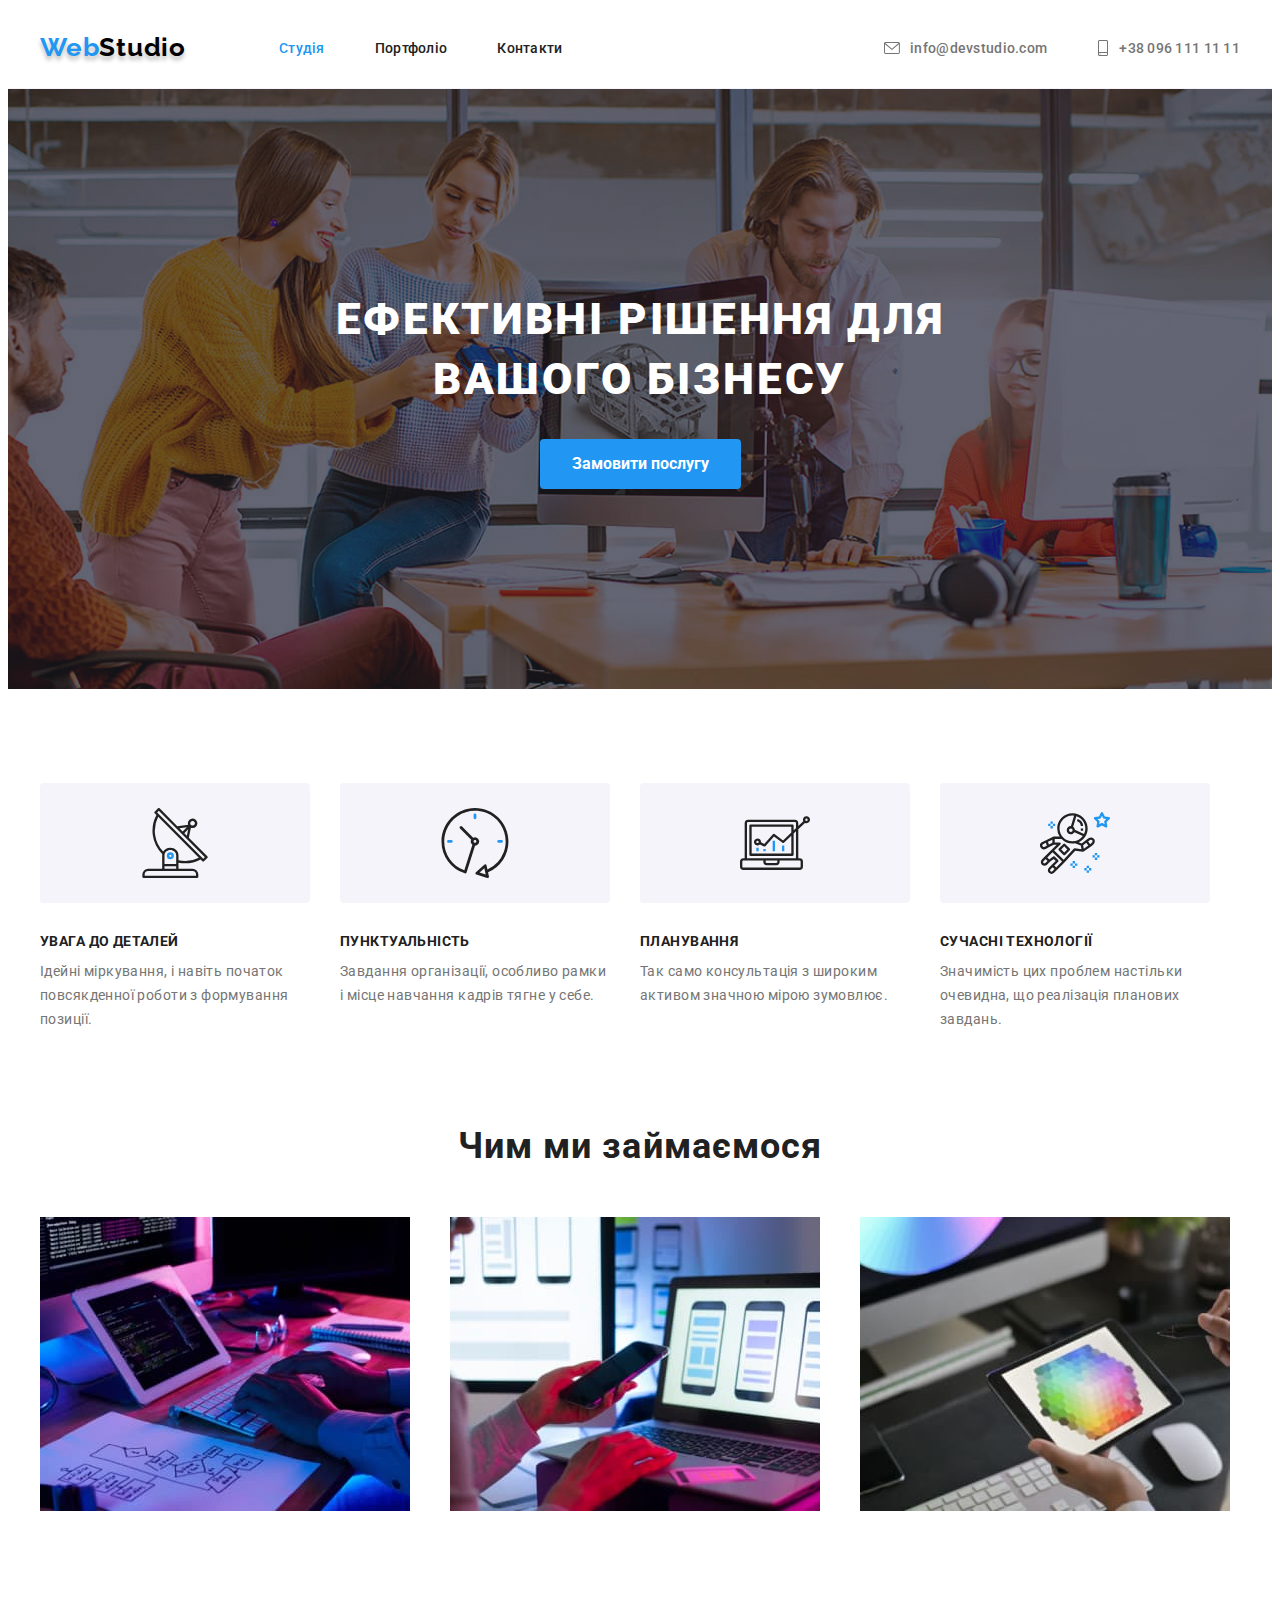
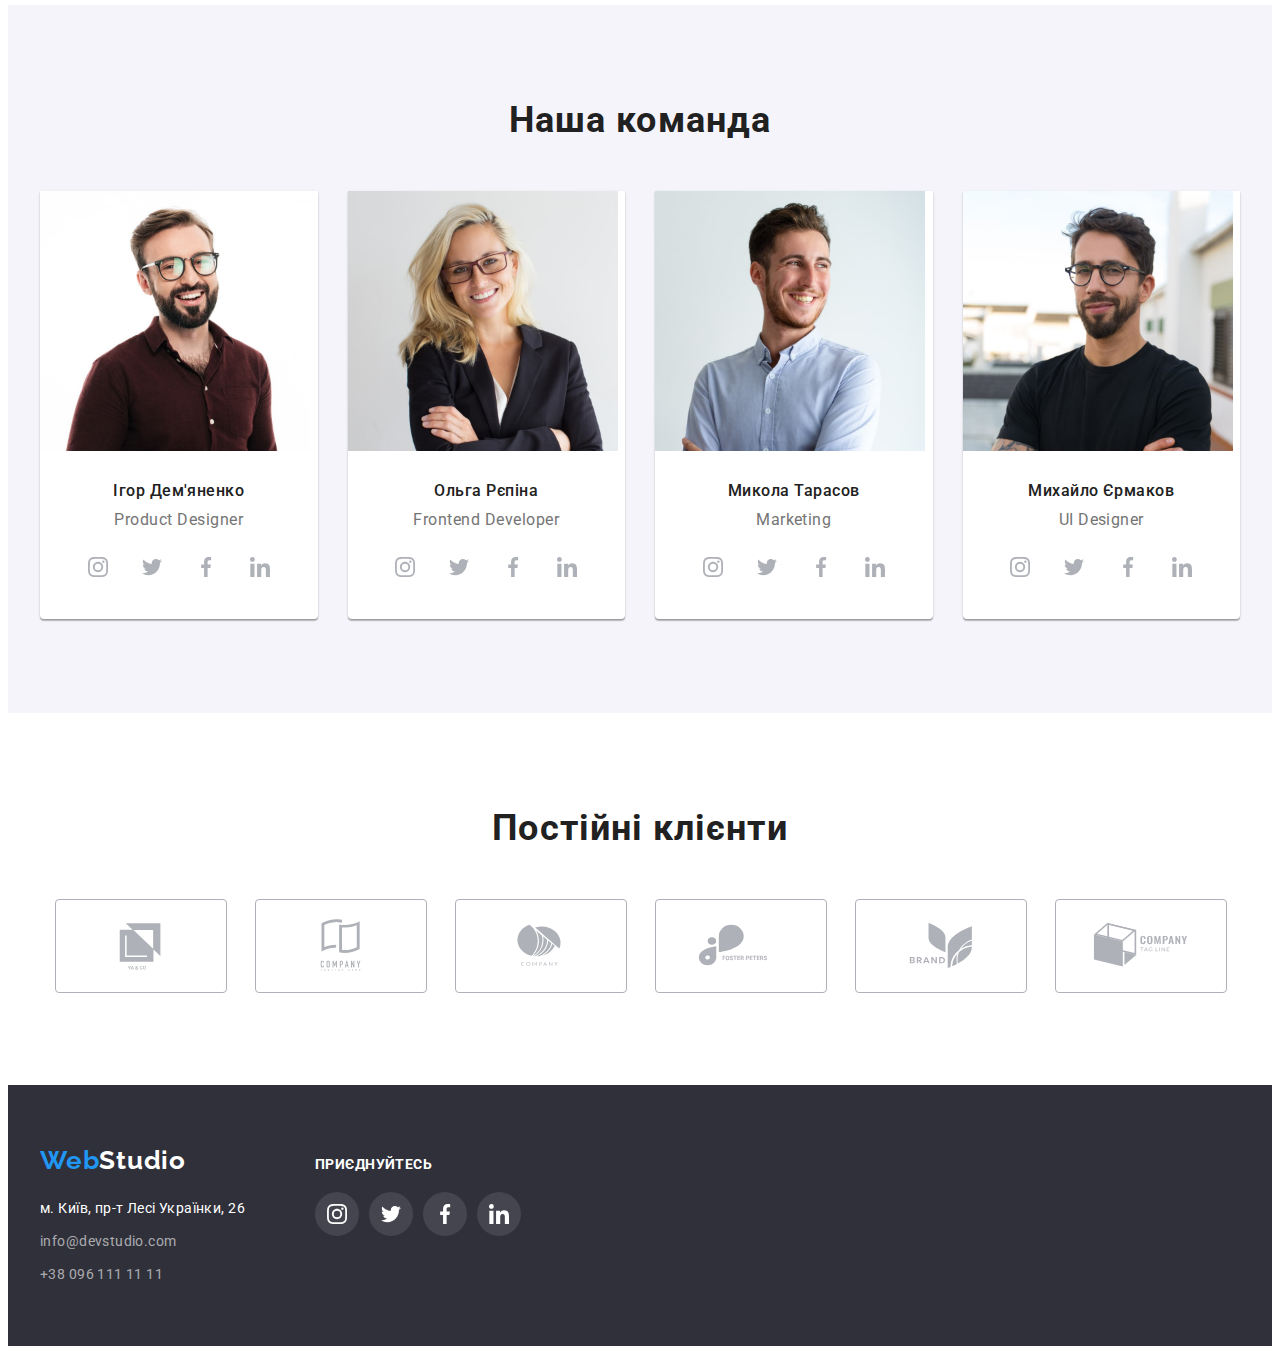
==== index.html @ c503f55d "Initial commit" ====
<!DOCTYPE html>
<html lang="uk">
  <head>
    <meta charset="UTF-8" />
    <meta http-equiv="X-UA-Compatible" content="IE=edge" />
    <meta name="viewport" content="width=device-width, initial-scale=1.0" />
    <title>WebStudio</title>

    <!-- Normalize -->
    <link
      rel="stylesheet"
      href="https://cdnjs.cloudflare.com/ajax/libs/modern-normalize/1.1.0/modern-normalize.min.css"
      integrity="sha512-wpPYUAdjBVSE4KJnH1VR1HeZfpl1ub8YT/NKx4PuQ5NmX2tKuGu6U/JRp5y+Y8XG2tV+wKQpNHVUX03MfMFn9Q=="
      crossorigin="anonymous"
      referrerpolicy="no-referrer"
    />

    <!-- Fonts -->
    <link rel="preconnect" href="https://fonts.googleapis.com" />
    <link rel="preconnect" href="https://fonts.gstatic.com" crossorigin />
    <link
      href="https://fonts.googleapis.com/css2?family=Raleway:wght@700&family=Roboto:wght@400;500;700;900&display=swap"
      rel="stylesheet"
    />

    <!-- Custom styles -->
    <link rel="stylesheet" href="./css/styles.css" />
  </head>

  <body>
    <!--Header-->
    <header class="header">
      <div class="header-container container">
        <a href="./index.html" class="logo link">Web<span class="logo-part">Studio</span></a>
        <nav class="site-nav">
          <ul class="nav-list list">
            <li>
              <a href="./index.html" class="nav-link link-current link">Студія</a>
            </li>
            <li>
              <a href="./portfolio.html" class="nav-link link">Портфоліо</a>
            </li>
            <li>
              <a href="" class="nav-link link">Контакти</a>
            </li>
          </ul>
        </nav>
        <ul class="contact-list list">
          <li>
            <a href="mailto:info@devstudio.com" 
              class="contact-link link">
              <svg class="header-icon" width="16" height="12">
                <use href="./img/icons/icons.svg#envelope"></use>
              </svg>
              info@devstudio.com
            </a>
          </li>
          <li>
            <a href="tel:+380961111111" 
              class="contact-link link">
              <svg class="header-icon" width="12" height="16">
                <use href="./img/icons/icons.svg#smartphone"></use>
              </svg>
              +38 096 111 11 11
            
            </a>
          </li>
        </ul>
      </div>
    </header>

    <main>
      <!--Hero section -->
      <section class="hero-section section">
        <div class="container">
          <h1 class="hero-title">Ефективні рішення для вашого бізнесу</h1>
          <button type="button" class="hero-btn btn">Замовити послугу</button>
        </div>
      </section>

      <!--Specific section-->
      <section class="section">
        <div class="container">
          <h2 class="visually-hidden">Особливості</h2>
          <ul class="specific-list list">
            <li>
              <div class="specific-bg">
                <svg class="specific-icon" width="70" height="70">
                  <use href="./img/icons/icons.svg#antenna"></use>
                </svg>
              </div>
              <h3 class="scecific-item-title">УВАГА ДО ДЕТАЛЕЙ</h3>
              <p class="specific-item-text">
                Ідейні міркування, і навіть початок повсякденної роботи з формування позиції.
              </p>
            </li>

            <li>
              <div class="specific-bg">
                <svg class="specific-icon" width="70" height="70">
                  <use href="./img/icons/icons.svg#clock"></use>
                </svg>
              </div>
              <h3 class="scecific-item-title">ПУНКТУАЛЬНІСТЬ</h3>
              <p class="specific-item-text">
                Завдання організації, особливо рамки і місце навчання кадрів тягне у себе.
              </p>
            </li>

            <li>
              <div class="specific-bg">
                <svg class="specific-icon" width="70" height="70">
                  <use href="./img/icons/icons.svg#diagram"></use>
                </svg>
              </div>
              <h3 class="scecific-item-title">ПЛАНУВАННЯ</h3>
              <p class="specific-item-text">
                Так само консультація з широким активом значною мірою зумовлює.
              </p>
            </li>

            <li>
              <div class="specific-bg">
                <svg class="specific-icon" width="70" height="70">
                  <use href="./img/icons/icons.svg#astronaut"></use>
                </svg>
              </div>
              <h3 class="scecific-item-title">СУЧАСНІ ТЕХНОЛОГІЇ</h3>
              <p class="specific-item-text">
                Значимість цих проблем настільки очевидна, що реалізація планових завдань.
              </p>
            </li>
          </ul>
        </div>
      </section>

      <!--Activities section-->
      <section class="activities-section section">
        <div class="container">
          <h2 class="section-title">Чим ми займаємося</h2>
          <ul class="card-set list">
            <li class="card-set-item">
              <img
                src="./img/box1.jpg"
                alt="зображення робочого процесу"
                width="370"
                height="294"
              />
            </li>
            <li class="card-set-item">
              <img
                src="./img/box2.jpg"
                alt="зображення робочого процесу"
                width="370"
                height="294"
              />
            </li>
            <li class="card-set-item">
              <img
                src="./img/box3.jpg"
                alt="зображення робочого процесу"
                width="370"
                height="294"
              />
            </li>
          </ul>
        </div>
      </section>

      <!--Team section-->
      <section class="team-section section">
        <div class="container">
          <h2 class="section-title">Наша команда</h2>
          <ul class="card-set list">
            <li class="card-set-item team-list">
              <img src="./img/teammate1.jpg" alt="Ігор Дем'яненко" width="270" height="260" />
              <div class="team-item-descr">
                <h3 class="team-item-title">Ігор Дем'яненко</h3>
                <p lang="en" class="team-item-text">Product Designer</p>
                <ul class="socials-team socials list">
                  <li class="socials-item">
                    <a 
                    href="https://www.instagram.com/" 
                    class="socials-link-team socials-link link"
                    aria-label="Instagram"
                    target="_blank"
                    rel="noopener norefferer"
                    >
                      <svg class="socials-icon" width="20" height="20">
                        <use href="./img/icons/icons.svg#instagram"></use>
                      </svg>
                    </a> 
                  </li>

                  <li class="socials-item">
                    <a href="https://twitter.com/" 
                    class="socials-link-team socials-link link" 
                    aria-label="Twitter" 
                    target="_blank" 
                    rel="noopener norefferer"
                    >
                      <svg class="socials-icon" width="20" height="20">
                        <use href="./img/icons/icons.svg#twitter"></use>
                      </svg>
                    </a>
                  </li>

                  <li class="socials-item">
                    <a href="https://www.facebook.com/" 
                    class="socials-link-team socials-link link" 
                    aria-label="Facebook" 
                    target="_blank" 
                    rel="noopener norefferer"
                    >
                      <svg class="socials-icon" width="20" height="20">
                        <use href="./img/icons/icons.svg#facebook"></use>
                      </svg>
                    </a>                   
                  </li>

                  <li class="socials-item">
                    <a href="https://www.linkedin.com/" 
                    class="socials-link-team socials-link link" 
                    aria-label="Linkedin" 
                    target="_blank" 
                    rel="noopener norefferer"
                    >
                      <svg class="socials-icon" width="20" height="20">
                        <use href="./img/icons/icons.svg#linkedin"></use>
                      </svg>
                    </a>                   
                  </li>
                </ul>
              </div>
            </li>
            <li class="card-set-item team-list">
              <img src="./img/teammate2.jpg" alt="Ольга Рєпіна" width="270" height="260" />
              <div class="team-item-descr">
                <h3 class="team-item-title">Ольга Рєпіна</h3>
                <p lang="en" class="team-item-text">Frontend Developer</p>
                <ul class="socials-team socials list">
                  <li class="socials-item">
                    <a href="https://www.instagram.com/" class="socials-link-team socials-link link" aria-label="Instagram"
                      target="_blank" rel="noopener norefferer">
                      <svg class="socials-icon" width="20" height="20">
                        <use href="./img/icons/icons.svg#instagram"></use>
                      </svg>
                    </a>
                  </li>
                
                  <li class="socials-item">
                    <a href="https://twitter.com/" class="socials-link-team socials-link link" aria-label="Twitter" target="_blank"
                      rel="noopener norefferer">
                      <svg class="socials-icon" width="20" height="20">
                        <use href="./img/icons/icons.svg#twitter"></use>
                      </svg>
                    </a>
                  </li>
                
                  <li class="socials-item">
                    <a href="https://www.facebook.com/" class="socials-link-team socials-link link" aria-label="Facebook"
                      target="_blank" rel="noopener norefferer">
                      <svg class="socials-icon" width="20" height="20">
                        <use href="./img/icons/icons.svg#facebook"></use>
                      </svg>
                    </a>
                  </li>
                
                  <li class="socials-item">
                    <a href="https://www.linkedin.com/" class="socials-link-team socials-link link" aria-label="Linkedin"
                      target="_blank" rel="noopener norefferer">
                      <svg class="socials-icon" width="20" height="20">
                        <use href="./img/icons/icons.svg#linkedin"></use>
                      </svg>
                    </a>
                  </li>
                </ul>
              </div>
            </li>
            <li class="card-set-item team-list">
              <img src="./img/teammate3.jpg" alt="Микола Тарасов" width="270" height="260" />
              <div class="team-item-descr">
                <h3 class="team-item-title">Микола Тарасов</h3>
                <p lang="en" class="team-item-text">Marketing</p>
                <ul class="socials-team socials list">
                  <li class="socials-item">
                    <a href="https://www.instagram.com/" class="socials-link-team socials-link link" aria-label="Instagram"
                      target="_blank" rel="noopener norefferer">
                      <svg class="socials-icon" width="20" height="20">
                        <use href="./img/icons/icons.svg#instagram"></use>
                      </svg>
                    </a>
                  </li>
                
                  <li class="socials-item">
                    <a href="https://twitter.com/" class="socials-link-team socials-link link" aria-label="Twitter" target="_blank"
                      rel="noopener norefferer">
                      <svg class="socials-icon" width="20" height="20">
                        <use href="./img/icons/icons.svg#twitter"></use>
                      </svg>
                    </a>
                  </li>
                
                  <li class="socials-item">
                    <a href="https://www.facebook.com/" class="socials-link-team socials-link link" aria-label="Facebook"
                      target="_blank" rel="noopener norefferer">
                      <svg class="socials-icon" width="20" height="20">
                        <use href="./img/icons/icons.svg#facebook"></use>
                      </svg>
                    </a>
                  </li>
                
                  <li class="socials-item">
                    <a href="https://www.linkedin.com/" class="socials-link-team socials-link link" aria-label="Linkedin"
                      target="_blank" rel="noopener norefferer">
                      <svg class="socials-icon" width="20" height="20">
                        <use href="./img/icons/icons.svg#linkedin"></use>
                      </svg>
                    </a>
                  </li>
                </ul>
              </div>
            </li>
            <li class="card-set-item team-list">
              <img src="./img/teammate4.jpg" alt="Михайло Єрмаков" width="270" height="260" />
              <div class="team-item-descr">
                <h3 class="team-item-title">Михайло Єрмаков</h3>
                <p lang="en" class="team-item-text">UI Designer</p>
                <ul class="socials-team socials list">
                  <li class="socials-item">
                    <a href="https://www.instagram.com/" class="socials-link-team socials-link link" aria-label="Instagram"
                      target="_blank" rel="noopener norefferer">
                      <svg class="socials-icon" width="20" height="20">
                        <use href="./img/icons/icons.svg#instagram"></use>
                      </svg>
                    </a>
                  </li>
                
                  <li class="socials-item">
                    <a href="https://twitter.com/" class="socials-link-team socials-link link" aria-label="Twitter" target="_blank"
                      rel="noopener norefferer">
                      <svg class="socials-icon" width="20" height="20">
                        <use href="./img/icons/icons.svg#twitter"></use>
                      </svg>
                    </a>
                  </li>
                
                  <li class="socials-item">
                    <a href="https://www.facebook.com/" class="socials-link-team socials-link link" aria-label="Facebook"
                      target="_blank" rel="noopener norefferer">
                      <svg class="socials-icon" width="20" height="20">
                        <use href="./img/icons/icons.svg#facebook"></use>
                      </svg>
                    </a>
                  </li>
                
                  <li class="socials-item">
                    <a href="https://www.linkedin.com/" class="socials-link-team socials-link link" aria-label="Linkedin"
                      target="_blank" rel="noopener norefferer">
                      <svg class="socials-icon" width="20" height="20">
                        <use href="./img/icons/icons.svg#linkedin"></use>
                      </svg>
                    </a>
                  </li>
                </ul>
              </div>
            </li>
          </ul>
        </div>
      </section>

      <!-- Regular customers section -->
      <section class="section">
        <div class="container">
          <h2 class="section-title">Постійні клієнти</h2>
          <ul class="regular-customers-list list">
            <li class="regular-customers-item">
              <a href="#" 
                class="regular-customers-link link"
                aria-label="Company 1"
                target="_blank" 
                rel="noopener norefferer"
                >
                <svg class="regular-customers-icon" width="106" height="60">
                  <use href="./img/icons/icons.svg#logo-1"></use>
                </svg>
              </a>
            </li>

            <li class="regular-customers-item">
              <a href="#" 
                class="regular-customers-link link" 
                aria-label="Company 2" 
                target="_blank" 
                rel="noopener norefferer"
                >
                <svg class="regular-customers-icon" width="106" height="60">
                  <use href="./img/icons/icons.svg#logo-2"></use>
                </svg>
              </a>
            </li>

            <li class="regular-customers-item">
              <a href="#" 
                class="regular-customers-link link"
                aria-label="Company 3" 
                target="_blank" 
                rel="noopener norefferer"
                >
                <svg class="regular-customers-icon" width="106" height="60">
                  <use href="./img/icons/icons.svg#logo-3"></use>
                </svg>
              </a>
            </li>

            <li class="regular-customers-item">
              <a href="#" 
                class="regular-customers-link link"
                aria-label="Company 4" 
                target="_blank" 
                rel="noopener norefferer"
                >
                <svg class="regular-customers-icon" width="106" height="60">
                  <use href="./img/icons/icons.svg#logo-4"></use>
                </svg>
              </a>
            </li>

            <li class="regular-customers-item">
              <a href="#" 
                class="regular-customers-link link"
                aria-label="Company 5" 
                target="_blank" 
                rel="noopener norefferer"
                >
                <svg class="regular-customers-icon" width="106" height="60">
                  <use href="./img/icons/icons.svg#logo-5"></use>
                </svg>
              </a>
            </li>

            <li class="regular-customers-item">
              <a href="#" 
                class="regular-customers-link link"
                aria-label="Company 6" 
                target="_blank" 
                rel="noopener norefferer"
                >
                <svg class="regular-customers-icon" width="106" height="60">
                  <use href="./img/icons/icons.svg#logo-6"></use>
                </svg>
              </a>
            </li>
          </ul>
        </div>
      </section>
    </main>

    <!--Footer-->
    <footer class="footer-section">
      <div class="footer-container container">
        <div class="footer-address-container">
          <a href="./index.html" class="logo-footer link"
            >Web<span class="logo-footer-part">Studio</span></a
          >
          <address>
            <ul class="address-list list">
              <li class="footer-list">
                <a
                  href="https://goo.gl/maps/eDy7byiWpMhhqCSa9"
                  target="_blank"
                  rel="noopener noreferrer nofollow"
                  class="address link"
                  >м. Київ, пр-т Лесі Українки, 26</a
                >
              </li>
              <li class="footer-list">
                <a href="mailto:info@devstudio.com" class="contact-link-footer link"
                  >info@devstudio.com</a
                >
              </li>
              <li class="footer-list">
                <a href="tel:+380961111111" class="contact-link-footer link">+38 096 111 11 11</a>
              </li>
            </ul>
          </address>
        </div>
        
        <div class="footer-socials-container">
          <h2 class="join-title">Приєднуйтесь</h2>
          <ul class="socials-footer socials list">
            <li class="socials-item">
              <a href="https://www.instagram.com/" 
                class="socials-link-footer socials-link link" 
                aria-label="Instagram" 
                target="_blank"
                rel="noopener norefferer"
                >
                <svg class="socials-icon" width="20" height="20">
                  <use href="./img/icons/icons.svg#instagram"></use>
                </svg>
              </a>
            </li>
          
            <li class="socials-item">
              <a href="https://twitter.com/" 
                class="socials-link-footer socials-link link" 
                aria-label="Twitter" 
                target="_blank"
                rel="noopener norefferer"
                >
                <svg class="socials-icon" width="20" height="20">
                  <use href="./img/icons/icons.svg#twitter"></use>
                </svg>
              </a>
            </li>
          
            <li class="socials-item">
              <a href="https://www.facebook.com/" 
                class="socials-link-footer socials-link link" 
                aria-label="Facebook" 
                target="_blank"
                rel="noopener norefferer"
                >
                <svg class="socials-icon" width="20" height="20">
                  <use href="./img/icons/icons.svg#facebook"></use>
                </svg>
              </a>
            </li>
          
            <li class="socials-item">
              <a href="https://www.linkedin.com/" 
                class="socials-link-footer socials-link link" 
                aria-label="Linkedin" 
                target="_blank"
                rel="noopener norefferer"
                >
                <svg class="socials-icon" width="20" height="20">
                  <use href="./img/icons/icons.svg#linkedin"></use>
                </svg>
              </a>
            </li>
          </ul>
        </div>
      </div>
    </footer>
  </body>
</html>
---- css/styles.css ----
:root{
    /* Fonts */
    --main-font: "Roboto", sans-serif;
    --logo-font:'Raleway', sans-serif;

    /* Colors */
    --header-logo-color: #000000;
    --footer-logo-color: #FFFFFF;
    --header-contacts-color: #757575;
    --footer-contact-color: rgba(255, 255, 255, 0.6);
    --light-title-color: #FFFFFF;
    --main-bcg-color: #ffffff;
    --dark-bcg-color: #2F303A;
    --secondary-bcg-color: #F5F4FA;
    --title-color: #212121;
    --main-text-color: #757575;
    --accent-color: #2196F3;
    --address-color: #ffffff;
    --icons-color: #AFB1B8;


    /* Others */
    --indent: 30px;
    --items: 3;
}

/* Base styles */
body {
    font-family: var(--main-font);
    font-size: 14px;
    color: var(--title-color);
    background-color: var(--main-bcg-color);
}

/* Reset start*/
h1,
h2,
h3,
h4,
h5,
h6,
p {
    margin: 0;
}

.list {
    list-style: none;
    margin: 0;
    padding: 0;
}

.link {
    text-decoration: none;
}

img {
    display: block;
}
/* Reset end*/

.section {
    padding-top: 94px;
    padding-bottom: 94px;
}

.container {
    width: 1200px;
    padding-right: 15px;
    padding-left: 15px;
    margin-right: auto;
    margin-left: auto;
}

.btn {
    font-family: inherit;
    text-align: center;
    cursor: pointer;
    border: none;
    border-radius: 4px;

    padding: 10px 32px;
    min-height: 38px;
}

.section-title {
    font-weight: 700;
    font-size: 36px;
    line-height: calc(42/36);
    text-align: center;
    letter-spacing: 0.03em;
    margin-bottom: 50px;
}

.card-set {
    display: flex;
    align-items: center;
    gap: 30px;
    flex-wrap: wrap;
}

.card-set-item {
    flex-basis: calc((100% - var(--indent) * (var(--items) - 1)) / (var(--items)));
}

.socials {
    display: flex;
    align-items: center;
    gap: 10px;
}

.socials-item {
    width: 44px;
    height: 44px;
}

.socials-link {
    display: flex;
    justify-content: center;
    align-items: center;
    width: 100%;
    height: 100%;
    border-radius: 50%;
}

.socials-link:hover,
.socials-link:focus {
    color: var(--main-bcg-color);
    background-color: var(--accent-color);
}

.socials-icon {
    fill: currentColor;
}

.visually-hidden {
    position: absolute;
    white-space: nowrap;
    width: 1px;
    height: 1px;
    overflow: hidden;
    border: 0;
    padding: 0;
    clip: rect(0 0 0 0);
    clip-path: inset(50%);
    margin: -1px;
}


/* -----------------HEADER----------------------- */

.header {
    border-bottom: 1px solid var(--secondary-bcg-color);
}
.header-container {
    display: flex;
}

.logo {
    font-family: var(--logo-font);
    font-weight: 700;
    font-size: 26px;
    line-height: calc(31/26);
    letter-spacing: 0.03em;

    color: var(--accent-color);
    text-shadow: 0px 4px 4px rgba(0, 0, 0, 0.25);

    display: block;
    padding-top: 24px;
    padding-bottom: 25px;
    margin-right: 93px;
}

.logo-part {
    color: var(--header-logo-color);
}

.site-nav {
    margin-right: auto;
}

.nav-list {
    display: flex;
    gap: 50px;
}

.nav-link {
    font-weight: 500;
    font-size: 14px;
    line-height: calc(16/14);
    letter-spacing: 0.02em;

    color: currentColor;  
}


.nav-link:hover,
.nav-link:focus {
    color: var(--accent-color);
}

.link-current {
    color: var(--accent-color);
}

.nav-link,
.contact-link {
    display: block;

    padding-top: 32px;
    padding-bottom: 32px;
}

.contact-list {
    display: flex;
    align-items: center;
    gap: 50px;
}

.contact-link {
    display: flex;
    align-items: center;
    gap: 10px;
    
    font-weight: 500;
    line-height: calc(16/14);
    letter-spacing: 0.02em;

    color: var(--header-contacts-color);
}

.contact-link:hover,
.contact-link:focus {
    color: var(--accent-color);
}

.header-icon {
    fill: currentColor;
}


/* -----------------HERO----------------------- */

.hero-section {
    max-width: 1600px;
    margin: 0 auto;
    padding-top: 200px;
    padding-bottom: 200px;

    text-align: center;

    background-color: var(--dark-bcg-color);
    background-image: linear-gradient(rgba(47, 48, 58, 0.4), rgba(47, 48, 58, 0.4)), url(../img/hero-img.jpg);
    background-repeat: no-repeat;
    background-position: center; 
}

.hero-title {
    font-weight: 900;
    font-size: 44px;
    line-height: calc(60/44);
    text-align: center;
    letter-spacing: 0.06em;
    text-transform: uppercase;

    color: var(--light-title-color);

    width: 696px;
    margin-right: auto;
    margin-left: auto;
    margin-bottom: 30px;
}

.hero-btn {
    font-weight: 700;
    font-size: 16px;
    line-height: calc(30/16);

    color: var(--light-title-color);
    background-color: var(--accent-color);
}


/* -----------------SPECIFIIC----------------------- */


.specific-list {
    display: flex;
    gap: 30px;
}

.specific-bg {
    display: flex;
    justify-content: center;
    align-items: center;

    height: 120px;
    margin-bottom: 30px;

    background-color: var(--secondary-bcg-color);
    border-radius: 4px;
}
    

.scecific-item-title {
    font-size: 14px;
    line-height: calc(16/14);
    letter-spacing: 0.03em;
    text-transform: uppercase;
    margin-bottom: 10px;
}

.specific-item-text {
    line-height: calc(24/14);
    letter-spacing: 0.03em;
    color: var(--main-text-color)
}

.scecific-item-title,
.specific-item-text {
    width: 270px;
}


/* -----------------ACTIVITIES----------------------- */

.activities-section {
    padding-top: 0;
}


/* -----------------TEAM----------------------- */

.team-section {
    background-color: var(--secondary-bcg-color);
}

.team-list {
    --items: 4;
    background-color: var(--address-color);
    box-shadow: 0px 1px 3px rgba(0, 0, 0, 0.12), 0px 1px 1px rgba(0, 0, 0, 0.14), 0px 2px 1px rgba(0, 0, 0, 0.2);
    border-radius: 0px 0px 4px 4px;
}

.team-item-descr{
    padding-top: 30px;
    padding-bottom: 30px;
}

.team-item-title {
    font-weight: 500;
    font-size: 16px;
    line-height: calc(19/16);
    letter-spacing: 0.03em;
    text-align: center;
    margin-bottom: 10px;
}

.team-item-text {
    font-size: 16px;
    line-height: calc(19/16);
    letter-spacing: 0.03em;
    text-align: center;
    color: var(--main-text-color);
    margin-bottom: 16px;
}

.socials-team {
    justify-content: center;
}
.socials-link-team {
    color: var(--icons-color);
    background-color: var(--main-bcg-color);
}


/* -----------------REGULAR CUSTOMERS----------------- */

.regular-customers-list {
    display: flex;
    justify-content: center;
    align-items: center;
    gap: 30px;
}

.regular-customers-item {
    width: 170px;
    height: 92px;
}
.regular-customers-link {
    display: flex;
    justify-content: center;
    align-items: center;
    width: 100%;
    height: 100%;
    color: var(--icons-color);
    border: 1px solid var(--icons-color);
    border-radius: 4px;
}

.regular-customers-link:hover,
.regular-customers-link:focus {
    color: var(--accent-color);
    border: 1px solid var(--accent-color);
}

.regular-customers-icon {
    fill: currentColor;
}


/* -----------------FOOTER----------------------- */

.footer-section {
    background-color: var(--dark-bcg-color);
    padding-top: 60px;
    padding-bottom: 60px;
}

.footer-container {
    display: flex;
    align-items: baseline;
}

.footer-address-container {
    margin-right: 70px;
}

.logo-footer {
    font-family: var(--logo-font);
    font-weight: 700;
    font-size: 26px;
    line-height: calc(31/26);
    letter-spacing: 0.03em;
    color: var(--accent-color);
    
    display: block;
    margin-bottom: 20px;
}

.logo-footer-part {
    color: var(--footer-logo-color);
}

.footer-list:not(:last-child) {
margin-bottom: 9px;
}

.address {
    color: var(--address-color);
    font-style: normal;
    line-height: calc(24/14);
    letter-spacing: 0.03em;
}

.address:hover,
.address:focus {
    color: var(--accent-color);
}

.contact-link-footer {
    color: var(--footer-contact-color);
    font-style: normal;
    line-height: calc(24/14);
    letter-spacing: 0.03em;

    display: inline-block;
}

.contact-link-footer:hover,
.contact-link-footer:focus {
    color: var(--accent-color);
}

.join-title {
    font-size: 14px;
    line-height: calc(16/14);
    letter-spacing: 0.03em;
    text-transform: uppercase;
    color: var(--light-title-color);
    margin-bottom: 20px;
}

.socials-footer {
    justify-content: flex-start;
}
.socials-link-footer {
    color: var(--footer-logo-color);
    background-color: rgba(255, 255, 255, 0.1);
}


/* ------------------------------------------------------ */
/* -----------------PORTFOLIO PAGE----------------------- */
/* ------------------------------------------------------ */

.portfolio-section {
    padding-top: 94px;
    padding-bottom: 94px;
}


/* -----------------BUTTON LIST----------------------- */

.button-list {
    display: flex;
    justify-content: center;
    gap: 8px;
    margin-bottom: 50px;
}

.portfolio-btn {
    font-weight: 500;
    font-size: 16px;
    line-height: calc(26/16);
    letter-spacing: 0.03em;
    background-color: var(--secondary-bcg-color);
    padding: 6px 22px

}

.portfolio-btn:hover,
.portfolio-btn:focus {
    color: var(--address-color);
    background-color: var(--accent-color);
    box-shadow: 0px 3px 1px rgba(0, 0, 0, 0.1), 
    0px 1px 2px rgba(0, 0, 0, 0.08), 
    0px 2px 2px rgba(0, 0, 0, 0.12);
}


/* -----------------EXAMPLES----------------------- */

.examples-list {
    padding-right: auto;
    padding-left: auto;
}

.card-set-item:hover,
.card-set-item:focus {
    box-shadow: 0px 1px 1px rgba(0, 0, 0, 0.12), 
    0px 4px 4px rgba(0, 0, 0, 0.06), 
    1px 4px 6px rgba(0, 0, 0, 0.16);
}

.example-descr {
    padding: 20px 24px;
    border: 1px solid var(--secondary-bcg-color);;
}

.example-title {
    font-size: 18px;
    line-height: calc(36/18);
    letter-spacing: 0.06em;
    margin-bottom: 4px;
}    

.example-text {
    font-size: 16px;
    line-height: calc(30/16);
    letter-spacing: 0.03em;
    color: var(--main-text-color);
}
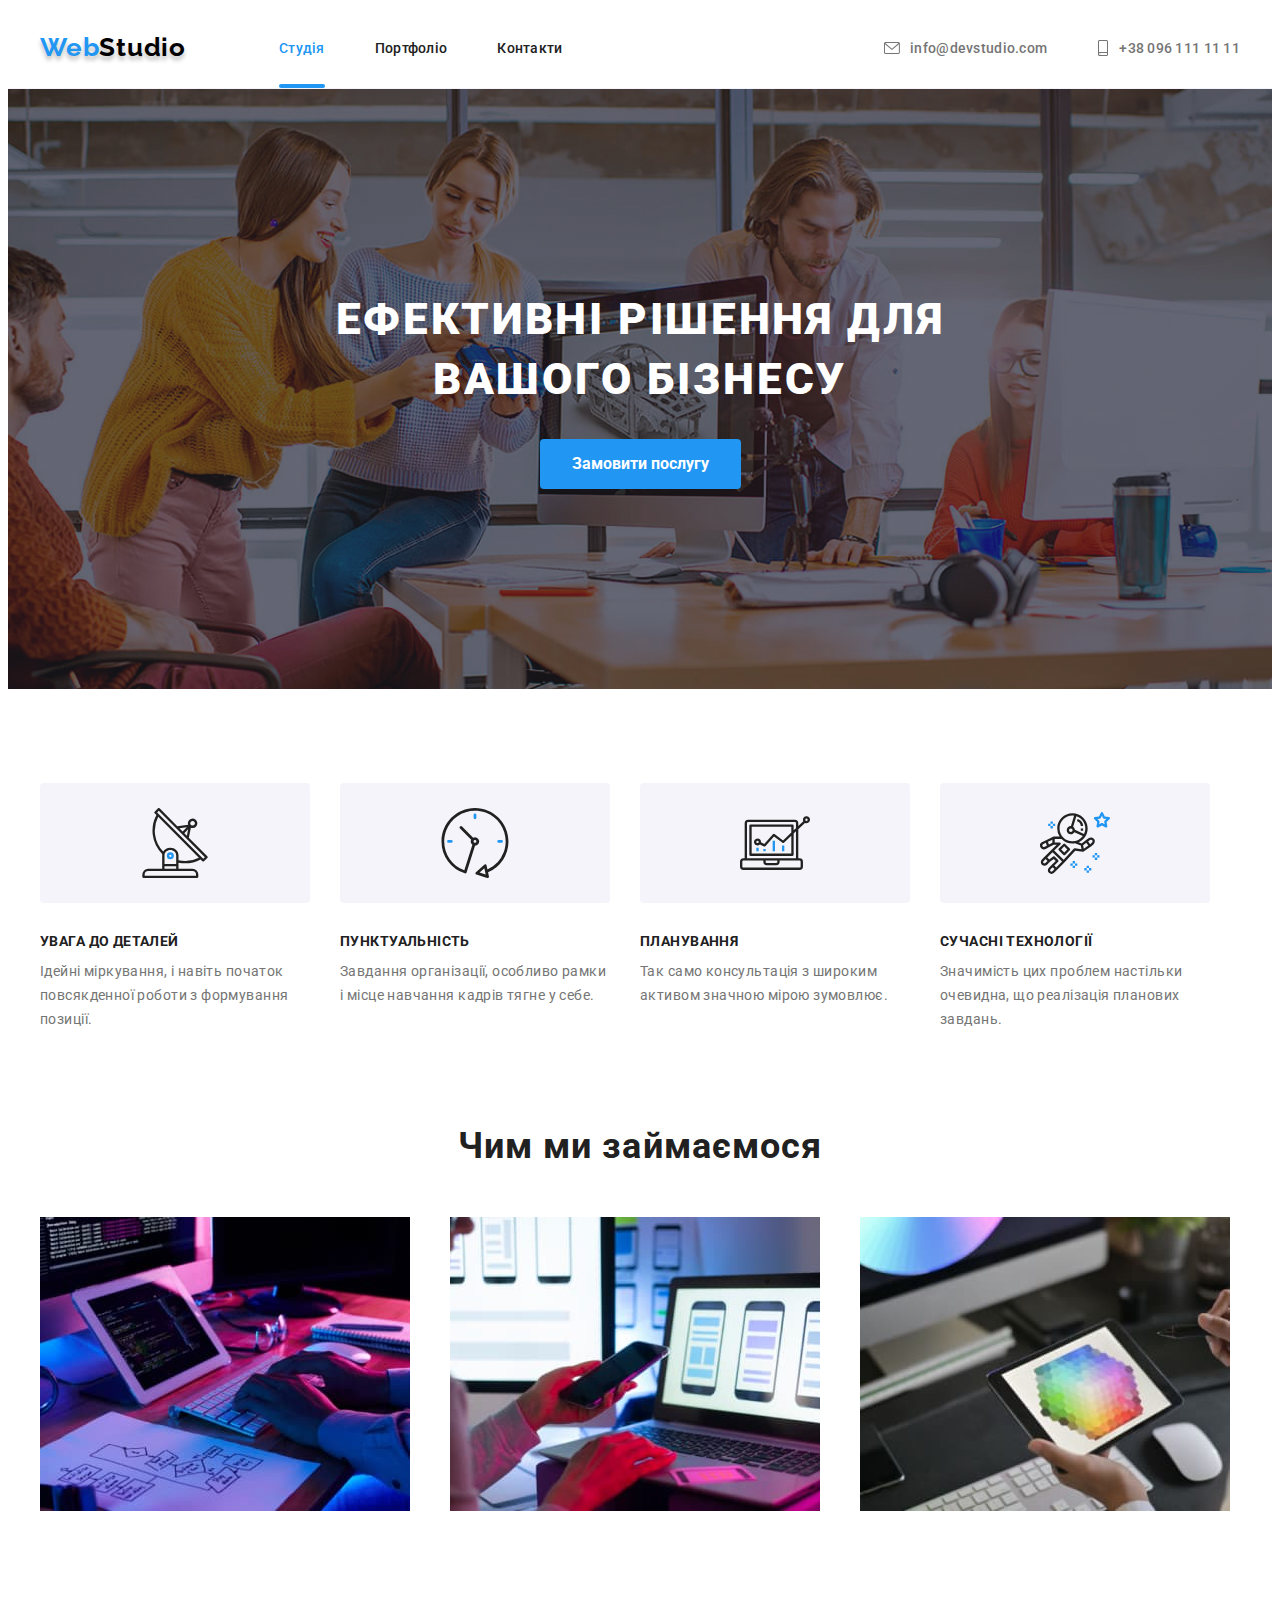
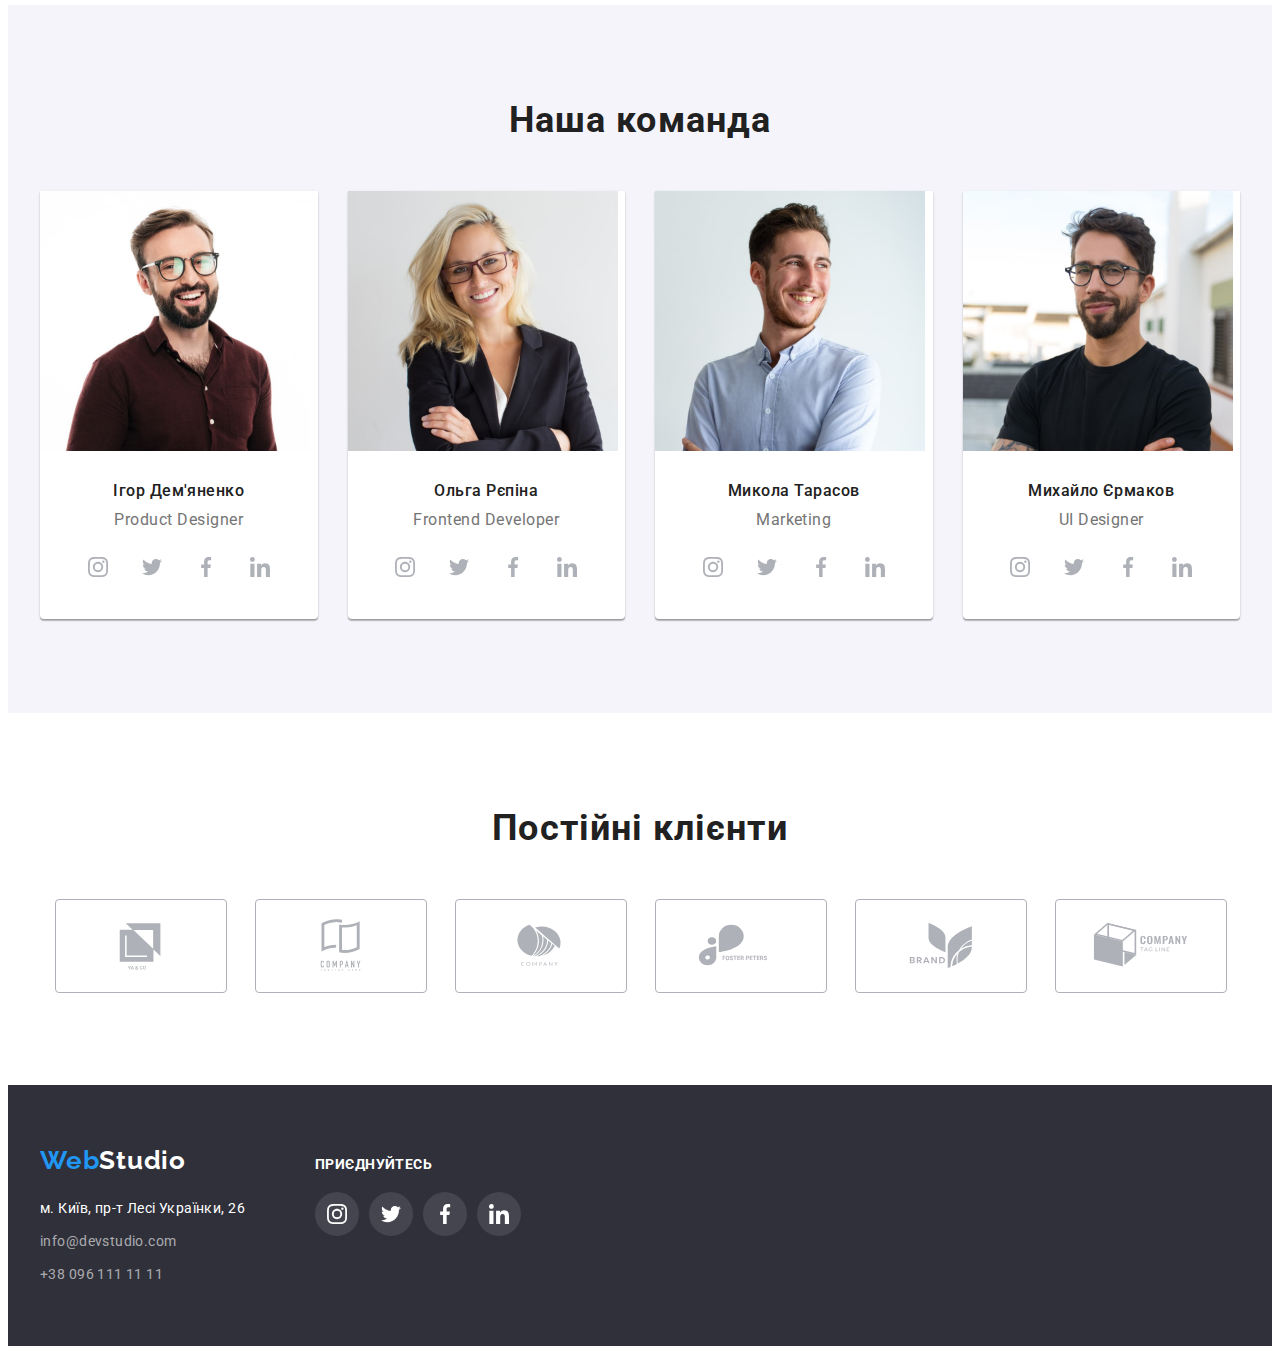
==== commit 256ef6e4: "add horizontal bar, transition" ====
--- a/index.html
+++ b/index.html
@@ -35,7 +35,7 @@
         <nav class="site-nav">
           <ul class="nav-list list">
             <li>
-              <a href="./index.html" class="nav-link link-current link">Студія</a>
+              <a href="./index.html" class="nav-link link link-current">Студія</a>
             </li>
             <li>
               <a href="./portfolio.html" class="nav-link link">Портфоліо</a>
--- a/css/styles.css
+++ b/css/styles.css
@@ -22,6 +22,8 @@
     /* Others */
     --indent: 30px;
     --items: 3;
+    --duration: 250ms;
+    --timing-function: cubic-bezier(0.4, 0, 0.2, 1);
 }
 
 /* Base styles */
@@ -120,6 +122,9 @@
     width: 100%;
     height: 100%;
     border-radius: 50%;
+
+    transition: color var(--duration) var(--timing-function), 
+    background-color var(--duration);
 }
 
 .socials-link:hover,
@@ -191,6 +196,8 @@
     letter-spacing: 0.02em;
 
     color: currentColor;  
+
+    transition: color var(--duration) var(--timing-function);
 }
 
 
@@ -200,7 +207,22 @@
 }
 
 .link-current {
-    color: var(--accent-color);
+    position: relative;
+   
+    color: var(--accent-color);
+}
+
+.link-current::after {
+    content: "";
+    position: absolute;
+    bottom: 0;
+    left: 0;
+
+    width: 100%;
+    height: 4px;
+    border-radius: 2px;
+
+    background-color: var(--accent-color);
 }
 
 .nav-link,
@@ -227,6 +249,8 @@
     letter-spacing: 0.02em;
 
     color: var(--header-contacts-color);
+
+    transition: color var(--duration) var(--timing-function);
 }
 
 .contact-link:hover,
@@ -396,6 +420,9 @@
     color: var(--icons-color);
     border: 1px solid var(--icons-color);
     border-radius: 4px;
+
+    transition: color var(--duration) var(--timing-function), 
+    border var(--duration);
 }
 
 .regular-customers-link:hover,
@@ -451,6 +478,8 @@
     font-style: normal;
     line-height: calc(24/14);
     letter-spacing: 0.03em;
+
+    transition: color var(--duration) var(--timing-function);
 }
 
 .address:hover,
@@ -459,12 +488,15 @@
 }
 
 .contact-link-footer {
-    color: var(--footer-contact-color);
+    display: inline-block;
+
     font-style: normal;
     line-height: calc(24/14);
     letter-spacing: 0.03em;
 
-    display: inline-block;
+    color: var(--footer-contact-color);
+
+    transition: color var(--duration) var(--timing-function);
 }
 
 .contact-link-footer:hover,
@@ -515,8 +547,11 @@
     line-height: calc(26/16);
     letter-spacing: 0.03em;
     background-color: var(--secondary-bcg-color);
-    padding: 6px 22px
-
+    padding: 6px 22px;
+
+    transition: color var(--duration) var(--timing-function),
+    background-color var(--duration),
+    box-shadow var(--duration);
 }
 
 .portfolio-btn:hover,
@@ -536,6 +571,10 @@
     padding-left: auto;
 }
 
+.card-set-item {
+    transition: box-shadow var(--duration) var(--timing-function);
+}
+
 .card-set-item:hover,
 .card-set-item:focus {
     box-shadow: 0px 1px 1px rgba(0, 0, 0, 0.12), 
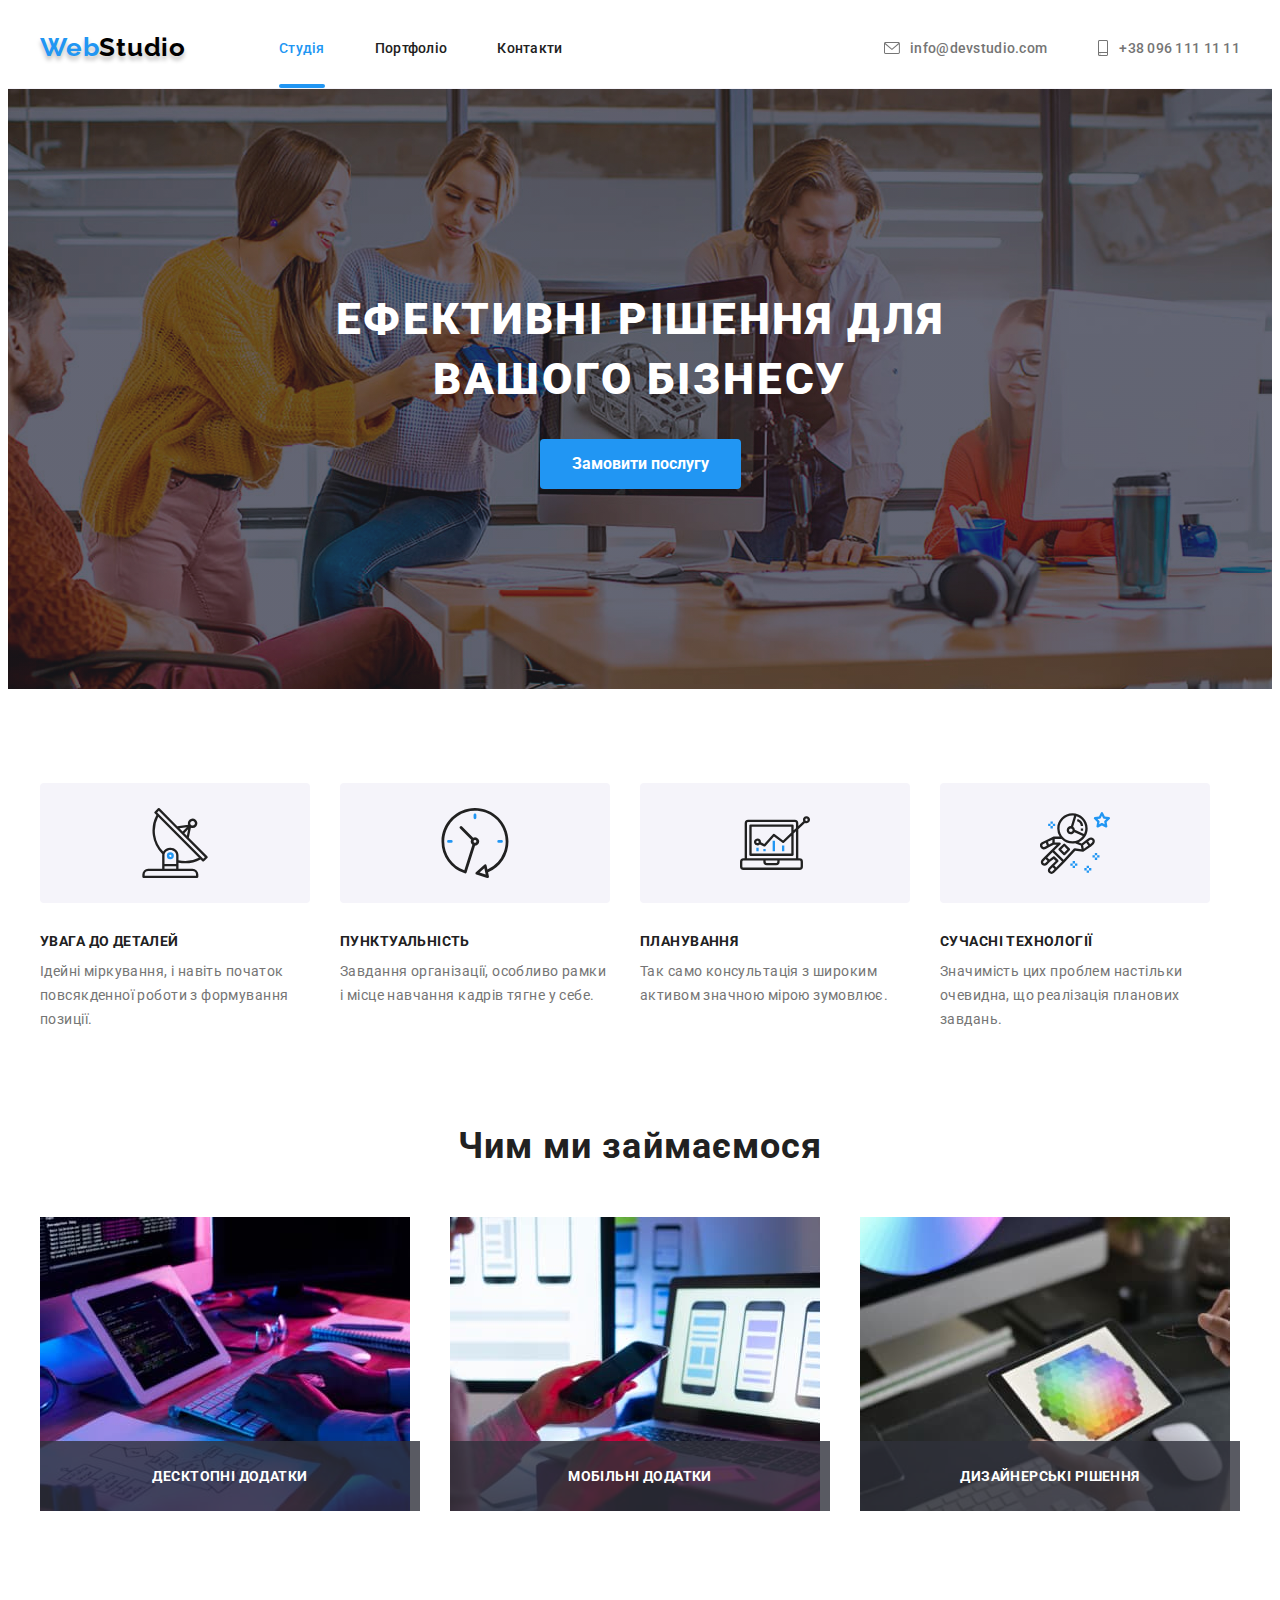
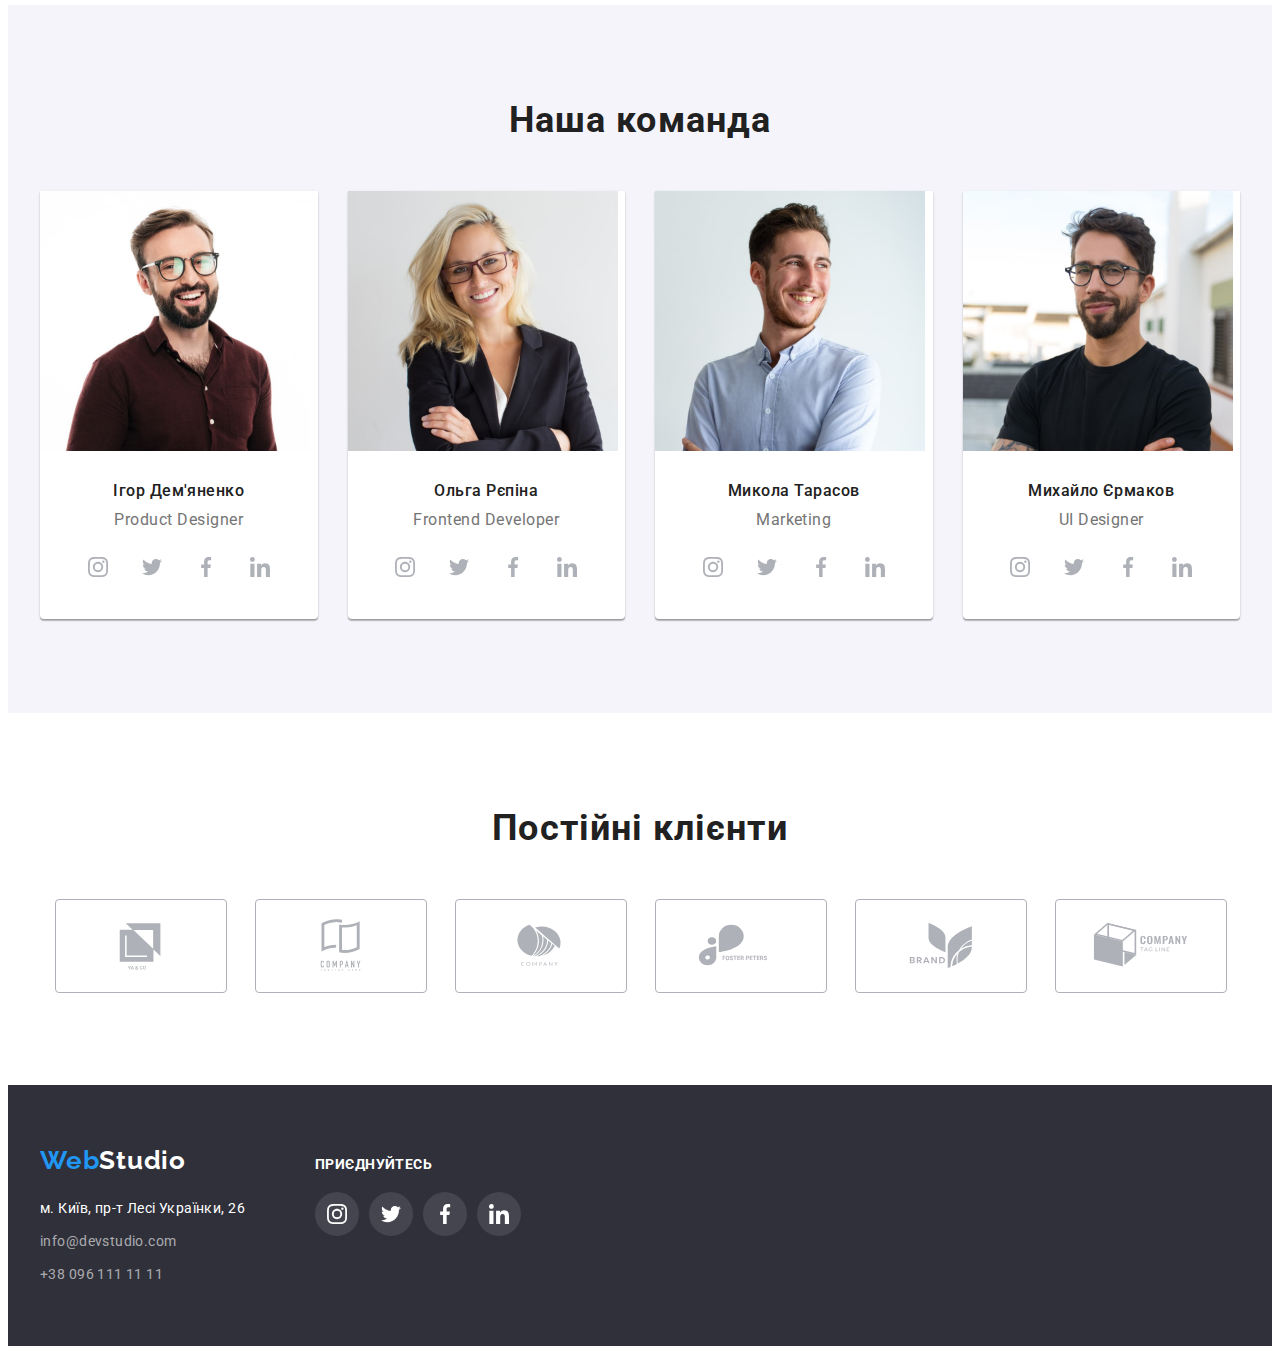
==== commit 308ab5ee: "add item-titles (activities section)" ====
--- a/index.html
+++ b/index.html
@@ -140,28 +140,45 @@
           <h2 class="section-title">Чим ми займаємося</h2>
           <ul class="card-set list">
             <li class="card-set-item">
-              <img
-                src="./img/box1.jpg"
-                alt="зображення робочого процесу"
-                width="370"
-                height="294"
-              />
-            </li>
+              <div class="activities-img-thumb">
+                <img 
+                  src="./img/box1.jpg" 
+                  alt="зображення робочого процесу" 
+                  width="370" 
+                  height="294" 
+                />
+                <div class="activities-overlay">
+                  <h3 class="activities-item-title">Десктопні додатки</h3>
+                </div>
+              </div>
+            </li>
+
             <li class="card-set-item">
-              <img
-                src="./img/box2.jpg"
-                alt="зображення робочого процесу"
-                width="370"
-                height="294"
-              />
-            </li>
+              <div class="activities-img-thumb">
+                <img
+                  src="./img/box2.jpg"
+                  alt="зображення робочого процесу"
+                  width="370"
+                  height="294"
+                />
+                <div class="activities-overlay">
+                  <h3 class="activities-item-title">Мобільні додатки</h3>
+                </div>
+              </div>
+            </li>
+
             <li class="card-set-item">
-              <img
-                src="./img/box3.jpg"
-                alt="зображення робочого процесу"
-                width="370"
-                height="294"
-              />
+              <div class="activities-img-thumb">
+                <img
+                  src="./img/box3.jpg"
+                  alt="зображення робочого процесу"
+                  width="370"
+                  height="294"
+                />
+                <div class="activities-overlay">
+                  <h3 class="activities-item-title">Дизайнерські рішення</h3>
+                </div>
+              </div>
             </li>
           </ul>
         </div>
--- a/css/styles.css
+++ b/css/styles.css
@@ -352,6 +352,31 @@
     padding-top: 0;
 }
 
+.activities-img-thumb {
+    position: relative;
+}
+
+.activities-overlay {
+    position: absolute;
+    bottom: 0;
+    width: 100%;
+    height: 70px;
+
+    display: flex;
+    align-items: center;
+    justify-content: center;
+  
+    background-color: rgba(48, 49, 59, 0.8);
+}
+
+.activities-item-title {
+    font-size: 14px;
+    line-height: calc(16/14);
+    letter-spacing: 0.03em;
+    text-transform: uppercase;
+    color: var(--light-title-color);
+}
+
 
 /* -----------------TEAM----------------------- */
 
